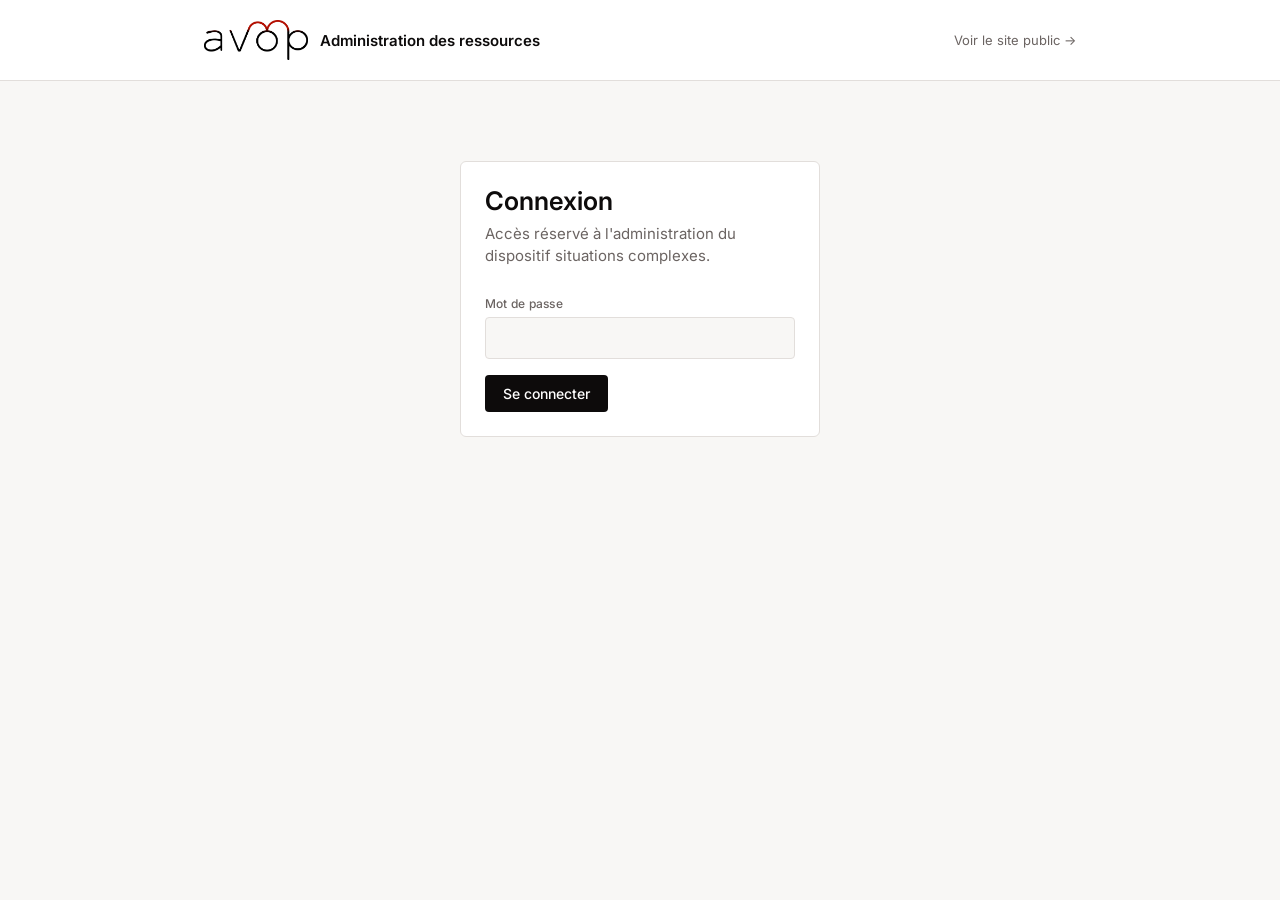
==== admin.html @ 7808c8e4 "Add password-protected admin page to manage GT resources Move the resource list out of hardcoded JS " ====
<!doctype html>
<html lang="fr">
<head>
<meta charset="utf-8">
<meta name="viewport" content="width=device-width, initial-scale=1">
<meta name="robots" content="noindex, nofollow">
<title>Administration — Situations complexes</title>
<link rel="preconnect" href="https://fonts.googleapis.com">
<link rel="preconnect" href="https://fonts.gstatic.com" crossorigin>
<link href="https://fonts.googleapis.com/css2?family=Inter:wght@300;400;500;600;700&display=swap" rel="stylesheet">
<style>
:root{--rouge:#b50f01;--noir:#0d0b0b;--papier:#f8f7f5;--surface:#fff;--trait:#e2dedb;--sourdine:#6b6462;--geo:"Inter",system-ui,sans-serif}
*{box-sizing:border-box}body{margin:0;background:var(--papier);color:var(--noir);font:15px/1.5 var(--geo)}button,input,select,textarea{font:inherit}:focus-visible{outline:3px solid var(--rouge);outline-offset:2px}
.enveloppe{max-width:920px;margin:auto;padding:0 24px}
header{background:var(--surface);border-bottom:1px solid var(--trait);padding:20px 0}
.entete{display:flex;align-items:center;justify-content:space-between}
.marque{display:flex;align-items:center;gap:12px}.logo-avop{height:40px;width:auto}
.marque strong{font:600 15px var(--geo)}
nav a{color:var(--sourdine);text-decoration:none;font-size:13px;margin-left:18px}nav a:hover{color:var(--rouge)}
main{padding:36px 0 80px}
h1{font:600 1.6rem/1.2 var(--geo);margin:0 0 6px}
.souscription{color:var(--sourdine);margin:0 0 28px}
.carte{background:var(--surface);border:1px solid var(--trait);border-radius:6px;padding:24px;margin-bottom:24px}
.champ{margin-bottom:16px}
.champ label{display:block;font:500 12px var(--geo);letter-spacing:.02em;margin-bottom:6px;color:var(--sourdine)}
.champ input[type=text],.champ input[type=password],.champ input[type=url],.champ select,.champ textarea{width:100%;border:1px solid var(--trait);border-radius:4px;padding:9px 11px;background:var(--papier);color:var(--noir)}
.champ textarea{min-height:70px;resize:vertical}
.grille2{display:grid;grid-template-columns:1fr 1fr;gap:16px}
.grille3{display:grid;grid-template-columns:1fr 1fr 1fr;gap:16px}
.bouton{display:inline-flex;align-items:center;gap:8px;background:var(--noir);color:#fff;border:0;border-radius:4px;padding:10px 18px;font:500 14px var(--geo);cursor:pointer}
.bouton:hover{background:var(--rouge)}
.bouton.secondaire{background:none;color:var(--noir);border:1px solid var(--trait)}
.bouton.secondaire:hover{background:var(--papier);color:var(--rouge);border-color:var(--rouge)}
.bouton.danger{background:none;color:var(--rouge);border:1px solid var(--trait)}
.bouton.danger:hover{background:#fdecea;border-color:var(--rouge)}
.bouton[disabled]{opacity:.5;cursor:default}
.actions{display:flex;gap:10px;align-items:center;flex-wrap:wrap}
.message{border-radius:4px;padding:10px 14px;font-size:13.5px;margin-bottom:16px}
.message.erreur{background:#fdecea;color:#8a1c12}
.message.ok{background:#e9f6ec;color:#1e6b32}
.groupe-bloc{margin-bottom:32px}
.groupe-bloc h2{font:600 1.05rem var(--geo);margin:0 0 4px}
.groupe-bloc .nb{color:var(--sourdine);font-size:12.5px;margin:0 0 12px}
.ressource-ligne{display:flex;align-items:flex-start;gap:14px;padding:14px 0;border-bottom:1px solid var(--trait)}
.ressource-ligne:last-child{border-bottom:0}
.ressource-corps{flex:1;min-width:0}
.ressource-corps .meta{font-size:11px;letter-spacing:.04em;text-transform:uppercase;color:var(--sourdine);display:flex;gap:8px;flex-wrap:wrap;margin-bottom:3px}
.ressource-corps .meta .badge{border:1px solid var(--trait);border-radius:20px;padding:0 8px}
.ressource-corps h3{font:500 1rem var(--geo);margin:0 0 3px}
.ressource-corps p{margin:0;color:var(--sourdine);font-size:13px}
.ressource-corps a{color:var(--rouge);font-size:12px;word-break:break-all}
.login-cadre{max-width:360px;margin:80px auto 0}
.masque{display:none}
.upload-etat{font-size:12.5px;color:var(--sourdine);margin-top:6px}
</style>
</head>
<body>

<header><div class="enveloppe entete">
<div class="marque"><img class="logo-avop" src="assets/AVOP-logo.jpg" alt="AVOP"><strong>Administration des ressources</strong></div>
<nav><a href="ressources.html">Voir le site public →</a> <a href="#" id="lien-deconnexion" class="masque">Se déconnecter</a></nav>
</div></header>

<main class="enveloppe">

<section id="ecran-connexion">
  <div class="carte login-cadre">
    <h1>Connexion</h1>
    <p class="souscription">Accès réservé à l'administration du dispositif situations complexes.</p>
    <div id="message-connexion"></div>
    <form id="form-connexion">
      <div class="champ"><label for="mdp">Mot de passe</label><input type="password" id="mdp" name="password" autocomplete="current-password" required></div>
      <button class="bouton" type="submit">Se connecter</button>
    </form>
  </div>
</section>

<section id="ecran-admin" class="masque">
  <h1>Ressources des groupes de travail</h1>
  <p class="souscription">Ajoutez, modifiez ou supprimez les documents et liens publiés sur le site. Les changements sont mis en ligne automatiquement (~1 minute).</p>
  <div id="message-admin"></div>

  <div class="carte">
    <h2 id="titre-formulaire" style="margin:0 0 16px;font:600 1.05rem var(--geo)">Ajouter une ressource</h2>
    <form id="form-ressource">
      <input type="hidden" id="r-id">
      <div class="grille3">
        <div class="champ"><label for="r-gt">Groupe de travail</label><select id="r-gt" required></select></div>
        <div class="champ"><label for="r-genre">Genre</label>
          <select id="r-genre" required>
            <option value="document">Document</option>
            <option value="video">Vidéo</option>
            <option value="presentation">Présentation</option>
            <option value="lien">Lien utile</option>
          </select>
        </div>
        <div class="champ"><label for="r-origine">Origine</label>
          <select id="r-origine" required>
            <option value="gt">Produite par le GT</option>
            <option value="externe">Ressource externe</option>
          </select>
        </div>
      </div>
      <div class="champ"><label for="r-titre">Titre</label><input type="text" id="r-titre" required></div>
      <div class="champ"><label for="r-texte">Description courte</label><textarea id="r-texte"></textarea></div>
      <div class="grille2">
        <div class="champ"><label for="r-date">Date</label><input type="text" id="r-date" placeholder="ex. février 2026"></div>
        <div class="champ"><label for="r-duree">Durée (vidéo/présentation, optionnel)</label><input type="text" id="r-duree" placeholder="ex. 12 min"></div>
      </div>
      <div class="champ">
        <label for="r-lien">Lien</label>
        <input type="text" id="r-lien" placeholder="https://… ou déposez un fichier ci-dessous" required>
        <input type="file" id="r-fichier" accept=".pdf,.xlsx,.xls,.docx,.doc,.pptx,.ppt" style="margin-top:8px">
        <div class="upload-etat" id="upload-etat"></div>
      </div>
      <div class="actions">
        <button class="bouton" type="submit" id="bouton-enregistrer">Ajouter la ressource</button>
        <button class="bouton secondaire masque" type="button" id="bouton-annuler">Annuler la modification</button>
      </div>
    </form>
  </div>

  <div id="liste-groupes"></div>
</section>

</main>

<script>
const $=id=>document.getElementById(id);
let RESOURCES=[],GROUPES=[];

function afficherMessage(zone,texte,type){zone.innerHTML=texte?`<div class="message ${type}">${texte}</div>`:'';}

async function appel(url,options){
  const res=await fetch(url,{credentials:'same-origin',headers:{'Content-Type':'application/json'},...options});
  let body={};
  try{body=await res.json()}catch{}
  if(!res.ok) throw new Error(body.error||`Erreur (${res.status})`);
  return body;
}

// --- Connexion ---
$('form-connexion').addEventListener('submit',async(e)=>{
  e.preventDefault();
  const msg=$('message-connexion');afficherMessage(msg,'','');
  try{
    await appel('/api/login',{method:'POST',body:JSON.stringify({password:$('mdp').value})});
    $('mdp').value='';
    entrerAdmin();
  }catch(err){afficherMessage(msg,err.message,'erreur')}
});
$('lien-deconnexion').addEventListener('click',async(e)=>{
  e.preventDefault();
  await fetch('/api/logout',{method:'POST',credentials:'same-origin'});
  location.reload();
});

function entrerAdmin(){
  $('ecran-connexion').classList.add('masque');
  $('ecran-admin').classList.remove('masque');
  $('lien-deconnexion').classList.remove('masque');
  chargerDonnees();
}

async function chargerDonnees(){
  const res=await fetch('data/ressources.json',{cache:'no-store'});
  const data=await res.json();
  GROUPES=data.groupes;RESOURCES=data.ressources;
  const sel=$('r-gt');sel.innerHTML=GROUPES.map(g=>`<option value="${g.id}">${g.nom}</option>`).join('');
  rendreListe();
}

function rendreListe(){
  const zone=$('liste-groupes');zone.innerHTML='';
  GROUPES.forEach(g=>{
    const items=RESOURCES.filter(r=>r.gt===g.id);
    const bloc=document.createElement('div');bloc.className='groupe-bloc';
    bloc.innerHTML=`<h2>${g.nom}</h2><p class="nb">${items.length} ressource${items.length!==1?'s':''}</p>`;
    if(!items.length){bloc.innerHTML+='<p class="souscription">Aucune ressource pour ce groupe.</p>'}
    items.forEach(r=>{
      const ligne=document.createElement('div');ligne.className='ressource-ligne';
      ligne.innerHTML=`<div class="ressource-corps">
        <div class="meta"><span>${r.genre}</span>${r.date?`<span>/ ${r.date}</span>`:''}${r.origine==='externe'?'<span class="badge">Externe</span>':''}</div>
        <h3>${r.titre}</h3>
        <p>${r.texte||''}</p>
        <a href="${r.lien}" target="_blank" rel="noopener">${r.lien}</a>
      </div>
      <div class="actions">
        <button class="bouton secondaire" data-modifier="${r.id}">Modifier</button>
        <button class="bouton danger" data-supprimer="${r.id}">Supprimer</button>
      </div>`;
      bloc.appendChild(ligne);
    });
    zone.appendChild(bloc);
  });
  zone.querySelectorAll('[data-modifier]').forEach(b=>b.addEventListener('click',()=>chargerPourEdition(b.dataset.modifier)));
  zone.querySelectorAll('[data-supprimer]').forEach(b=>b.addEventListener('click',()=>supprimer(b.dataset.supprimer)));
}

function chargerPourEdition(id){
  const r=RESOURCES.find(x=>x.id===id);if(!r)return;
  $('r-id').value=r.id;$('r-gt').value=r.gt;$('r-genre').value=r.genre;$('r-origine').value=r.origine;
  $('r-titre').value=r.titre;$('r-texte').value=r.texte||'';$('r-date').value=r.date||'';$('r-duree').value=r.duree||'';$('r-lien').value=r.lien;
  $('titre-formulaire').textContent='Modifier la ressource';
  $('bouton-enregistrer').textContent='Enregistrer les modifications';
  $('bouton-annuler').classList.remove('masque');
  window.scrollTo({top:0,behavior:'smooth'});
}

function reinitialiserFormulaire(){
  $('form-ressource').reset();$('r-id').value='';
  $('titre-formulaire').textContent='Ajouter une ressource';
  $('bouton-enregistrer').textContent='Ajouter la ressource';
  $('bouton-annuler').classList.add('masque');
  $('upload-etat').textContent='';
}
$('bouton-annuler').addEventListener('click',reinitialiserFormulaire);

// --- Upload de fichier : remplit automatiquement le champ lien ---
$('r-fichier').addEventListener('change',async()=>{
  const fichier=$('r-fichier').files[0];if(!fichier)return;
  const etat=$('upload-etat');etat.textContent='Envoi en cours…';
  try{
    const contentBase64=await new Promise((resolve,reject)=>{
      const lecteur=new FileReader();
      lecteur.onload=()=>resolve(String(lecteur.result).split(',')[1]);
      lecteur.onerror=reject;
      lecteur.readAsDataURL(fichier);
    });
    const res=await appel('/api/upload',{method:'POST',body:JSON.stringify({filename:fichier.name,contentBase64})});
    $('r-lien').value=res.path;
    etat.textContent=`Fichier envoyé : ${res.path}`;
  }catch(err){etat.textContent=`Échec de l'envoi : ${err.message}`}
});

// --- Créer / modifier une ressource ---
$('form-ressource').addEventListener('submit',async(e)=>{
  e.preventDefault();
  const msg=$('message-admin');afficherMessage(msg,'','');
  const id=$('r-id').value;
  const payload={gt:$('r-gt').value,genre:$('r-genre').value,origine:$('r-origine').value,titre:$('r-titre').value,texte:$('r-texte').value,date:$('r-date').value,duree:$('r-duree').value,lien:$('r-lien').value};
  const boutonEnregistrer=$('bouton-enregistrer');boutonEnregistrer.disabled=true;
  try{
    let resultat;
    if(id){resultat=await appel('/api/resources',{method:'PUT',body:JSON.stringify({id,...payload})})}
    else{resultat=await appel('/api/resources',{method:'POST',body:JSON.stringify(payload)})}
    if(id){const idx=RESOURCES.findIndex(r=>r.id===id);RESOURCES[idx]=resultat.resource}
    else{RESOURCES.push(resultat.resource)}
    rendreListe();reinitialiserFormulaire();
    afficherMessage(msg,'Ressource enregistrée. Le site public sera à jour dans une minute environ.','ok');
  }catch(err){afficherMessage(msg,err.message,'erreur')}
  finally{boutonEnregistrer.disabled=false}
});

async function supprimer(id){
  const r=RESOURCES.find(x=>x.id===id);if(!r)return;
  if(!confirm(`Supprimer « ${r.titre} » ?`))return;
  const msg=$('message-admin');afficherMessage(msg,'','');
  try{
    await appel(`/api/resources?id=${encodeURIComponent(id)}`,{method:'DELETE'});
    RESOURCES=RESOURCES.filter(x=>x.id!==id);
    rendreListe();
    afficherMessage(msg,'Ressource supprimée.','ok');
  }catch(err){afficherMessage(msg,err.message,'erreur')}
}

// Si une session valide existe déjà (cookie), on tente directement l'accès admin.
fetch('/api/resources',{method:'GET',credentials:'same-origin'}).then(r=>{if(r.status===200)entrerAdmin()});
</script>
</body></html>
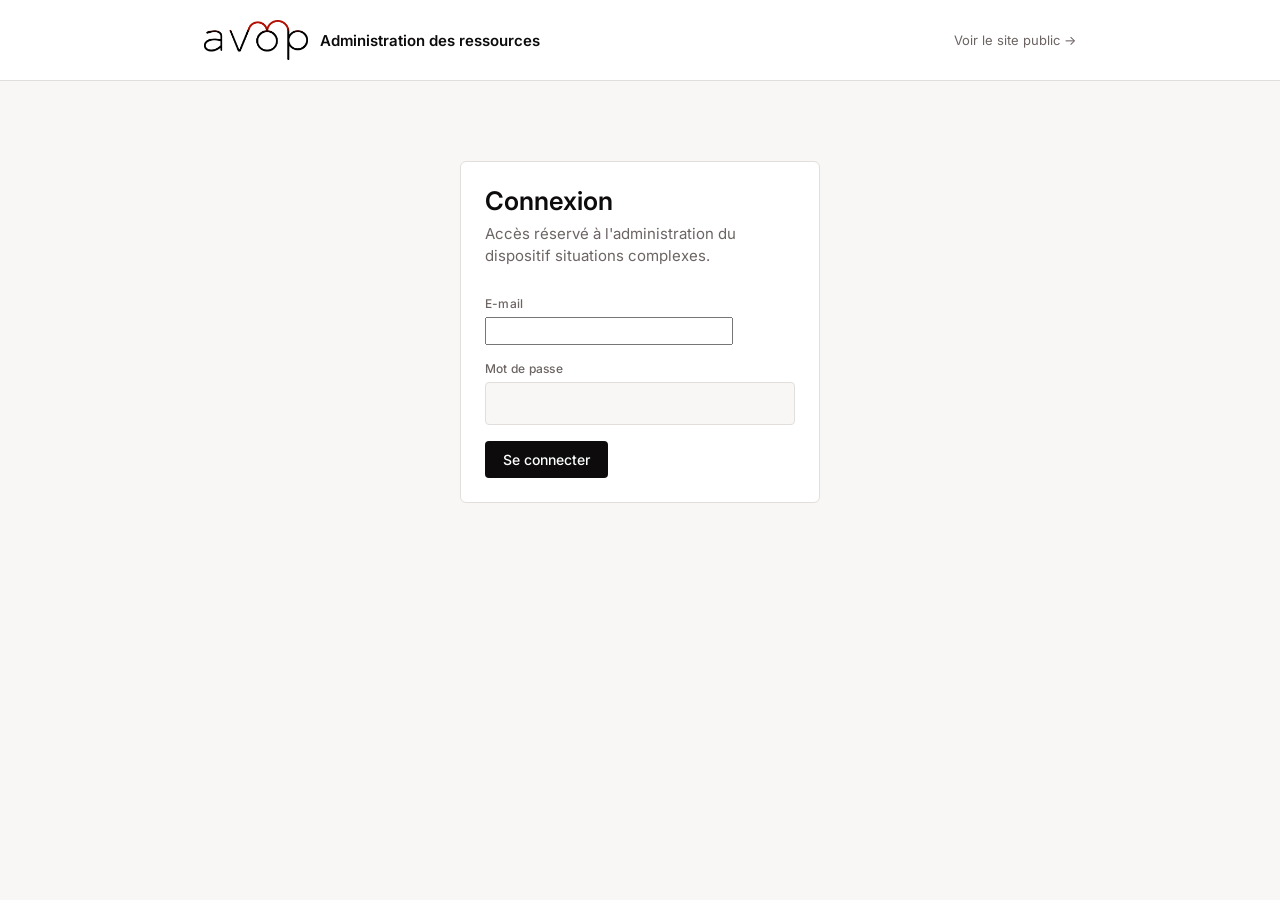
==== commit c0a8043b: "Replace custom Vercel auth backend with Supabase Auth Drop the entire api/ folder (login/logout/reso" ====
--- a/admin.html
+++ b/admin.html
@@ -69,6 +69,7 @@
     <p class="souscription">Accès réservé à l'administration du dispositif situations complexes.</p>
     <div id="message-connexion"></div>
     <form id="form-connexion">
+      <div class="champ"><label for="email">E-mail</label><input type="email" id="email" name="email" autocomplete="username" required></div>
       <div class="champ"><label for="mdp">Mot de passe</label><input type="password" id="mdp" name="password" autocomplete="current-password" required></div>
       <button class="bouton" type="submit">Se connecter</button>
     </form>
@@ -127,16 +128,30 @@
 
 <script>
 const $=id=>document.getElementById(id);
-let RESOURCES=[],GROUPES=[];
+let RESOURCES=[],GROUPES=[],CONFIG=null,SESSION=null;
 
 function afficherMessage(zone,texte,type){zone.innerHTML=texte?`<div class="message ${type}">${texte}</div>`:'';}
 
-async function appel(url,options){
-  const res=await fetch(url,{credentials:'same-origin',headers:{'Content-Type':'application/json'},...options});
-  let body={};
+// --- Supabase : appels REST directs (auth, table, storage) ---
+async function supabase(path,options={}){
+  const res=await fetch(`${CONFIG.supabaseUrl}${path}`,{
+    ...options,
+    headers:{
+      apikey:CONFIG.supabaseAnonKey,
+      Authorization:`Bearer ${SESSION?SESSION.access_token:CONFIG.supabaseAnonKey}`,
+      ...(options.headers||{})
+    }
+  });
+  let body=null;
   try{body=await res.json()}catch{}
-  if(!res.ok) throw new Error(body.error||`Erreur (${res.status})`);
+  if(!res.ok) throw new Error((body&&(body.error_description||body.msg||body.message))||`Erreur (${res.status})`);
   return body;
+}
+
+function sauverSession(session){
+  SESSION=session;
+  if(session) localStorage.setItem('admin_session',JSON.stringify(session));
+  else localStorage.removeItem('admin_session');
 }
 
 // --- Connexion ---
@@ -144,14 +159,20 @@
   e.preventDefault();
   const msg=$('message-connexion');afficherMessage(msg,'','');
   try{
-    await appel('/api/login',{method:'POST',body:JSON.stringify({password:$('mdp').value})});
+    CONFIG=CONFIG||await fetch('data/config.json',{cache:'no-store'}).then(r=>r.json());
+    const session=await supabase('/auth/v1/token?grant_type=password',{
+      method:'POST',
+      headers:{'Content-Type':'application/json'},
+      body:JSON.stringify({email:$('email').value,password:$('mdp').value})
+    });
+    sauverSession(session);
     $('mdp').value='';
     entrerAdmin();
-  }catch(err){afficherMessage(msg,err.message,'erreur')}
+  }catch(err){afficherMessage(msg,'Connexion refusée : e-mail ou mot de passe incorrect.','erreur')}
 });
-$('lien-deconnexion').addEventListener('click',async(e)=>{
+$('lien-deconnexion').addEventListener('click',(e)=>{
   e.preventDefault();
-  await fetch('/api/logout',{method:'POST',credentials:'same-origin'});
+  sauverSession(null);
   location.reload();
 });
 
@@ -163,9 +184,9 @@
 }
 
 async function chargerDonnees(){
-  const res=await fetch('data/ressources.json',{cache:'no-store'});
-  const data=await res.json();
-  GROUPES=data.groupes;RESOURCES=data.ressources;
+  const groupesData=await fetch('data/groupes.json',{cache:'no-store'}).then(r=>r.json());
+  GROUPES=groupesData.groupes;
+  RESOURCES=await supabase('/rest/v1/ressources?select=*');
   const sel=$('r-gt');sel.innerHTML=GROUPES.map(g=>`<option value="${g.id}">${g.nom}</option>`).join('');
   rendreListe();
 }
@@ -216,20 +237,19 @@
 }
 $('bouton-annuler').addEventListener('click',reinitialiserFormulaire);
 
-// --- Upload de fichier : remplit automatiquement le champ lien ---
+const DIACRITICS=new RegExp('[̀-ͯ]','g');
+function slugify(t){return String(t).toLowerCase().normalize('NFD').replace(DIACRITICS,'').replace(/[^a-z0-9]+/g,'-').replace(/^-+|-+$/g,'').slice(0,60)}
+
+// --- Upload de fichier : envoyé directement au bucket Supabase, remplit le champ lien ---
 $('r-fichier').addEventListener('change',async()=>{
   const fichier=$('r-fichier').files[0];if(!fichier)return;
   const etat=$('upload-etat');etat.textContent='Envoi en cours…';
   try{
-    const contentBase64=await new Promise((resolve,reject)=>{
-      const lecteur=new FileReader();
-      lecteur.onload=()=>resolve(String(lecteur.result).split(',')[1]);
-      lecteur.onerror=reject;
-      lecteur.readAsDataURL(fichier);
-    });
-    const res=await appel('/api/upload',{method:'POST',body:JSON.stringify({filename:fichier.name,contentBase64})});
-    $('r-lien').value=res.path;
-    etat.textContent=`Fichier envoyé : ${res.path}`;
+    const path=`${slugify(fichier.name.replace(/\.[^.]+$/,''))}-${Date.now().toString(36)}.${fichier.name.split('.').pop().toLowerCase()}`;
+    await supabase(`/storage/v1/object/documents/${path}`,{method:'POST',headers:{'Content-Type':fichier.type||'application/octet-stream','x-upsert':'true'},body:fichier});
+    const urlPublique=`${CONFIG.supabaseUrl}/storage/v1/object/public/documents/${path}`;
+    $('r-lien').value=urlPublique;
+    etat.textContent=`Fichier envoyé : ${path}`;
   }catch(err){etat.textContent=`Échec de l'envoi : ${err.message}`}
 });
 
@@ -238,16 +258,22 @@
   e.preventDefault();
   const msg=$('message-admin');afficherMessage(msg,'','');
   const id=$('r-id').value;
-  const payload={gt:$('r-gt').value,genre:$('r-genre').value,origine:$('r-origine').value,titre:$('r-titre').value,texte:$('r-texte').value,date:$('r-date').value,duree:$('r-duree').value,lien:$('r-lien').value};
+  const payload={gt:$('r-gt').value,genre:$('r-genre').value,origine:$('r-origine').value,titre:$('r-titre').value.trim(),texte:$('r-texte').value,date:$('r-date').value,duree:$('r-duree').value||null,lien:$('r-lien').value.trim()};
   const boutonEnregistrer=$('bouton-enregistrer');boutonEnregistrer.disabled=true;
   try{
-    let resultat;
-    if(id){resultat=await appel('/api/resources',{method:'PUT',body:JSON.stringify({id,...payload})})}
-    else{resultat=await appel('/api/resources',{method:'POST',body:JSON.stringify(payload)})}
-    if(id){const idx=RESOURCES.findIndex(r=>r.id===id);RESOURCES[idx]=resultat.resource}
-    else{RESOURCES.push(resultat.resource)}
+    let resource;
+    if(id){
+      const rows=await supabase(`/rest/v1/ressources?id=eq.${encodeURIComponent(id)}`,{method:'PATCH',headers:{'Content-Type':'application/json',Prefer:'return=representation'},body:JSON.stringify(payload)});
+      resource=rows[0];
+      const idx=RESOURCES.findIndex(r=>r.id===id);RESOURCES[idx]=resource;
+    }else{
+      const newId=`${slugify(payload.gt)}-${slugify(payload.titre)}-${Date.now().toString(36)}`;
+      const rows=await supabase('/rest/v1/ressources',{method:'POST',headers:{'Content-Type':'application/json',Prefer:'return=representation'},body:JSON.stringify({id:newId,...payload})});
+      resource=rows[0];
+      RESOURCES.push(resource);
+    }
     rendreListe();reinitialiserFormulaire();
-    afficherMessage(msg,'Ressource enregistrée. Le site public sera à jour dans une minute environ.','ok');
+    afficherMessage(msg,'Ressource enregistrée. Elle est déjà en ligne sur le site public.','ok');
   }catch(err){afficherMessage(msg,err.message,'erreur')}
   finally{boutonEnregistrer.disabled=false}
 });
@@ -257,14 +283,23 @@
   if(!confirm(`Supprimer « ${r.titre} » ?`))return;
   const msg=$('message-admin');afficherMessage(msg,'','');
   try{
-    await appel(`/api/resources?id=${encodeURIComponent(id)}`,{method:'DELETE'});
+    await supabase(`/rest/v1/ressources?id=eq.${encodeURIComponent(id)}`,{method:'DELETE'});
     RESOURCES=RESOURCES.filter(x=>x.id!==id);
     rendreListe();
     afficherMessage(msg,'Ressource supprimée.','ok');
   }catch(err){afficherMessage(msg,err.message,'erreur')}
 }
 
-// Si une session valide existe déjà (cookie), on tente directement l'accès admin.
-fetch('/api/resources',{method:'GET',credentials:'same-origin'}).then(r=>{if(r.status===200)entrerAdmin()});
+// Si une session valide existe déjà (localStorage), on tente directement l'accès admin.
+(async()=>{
+  CONFIG=await fetch('data/config.json',{cache:'no-store'}).then(r=>r.json());
+  const stockee=localStorage.getItem('admin_session');
+  if(!stockee)return;
+  try{
+    SESSION=JSON.parse(stockee);
+    await supabase('/auth/v1/user'); // vérifie que le token est encore valide
+    entrerAdmin();
+  }catch{sauverSession(null)}
+})();
 </script>
 </body></html>
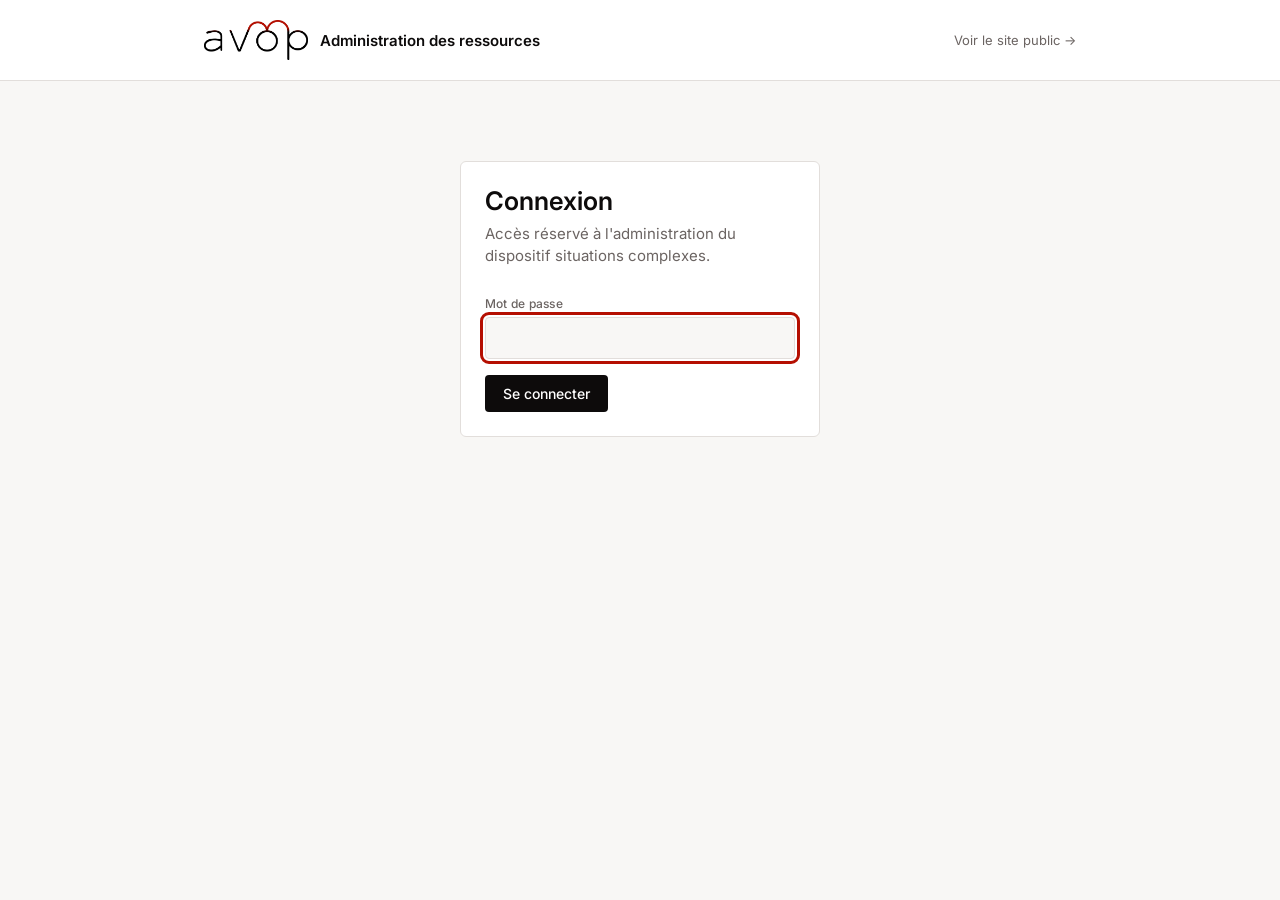
==== commit 87d18ec2: "Password-only admin login, and a homepage link to the admin space admin.html now only asks for a pas" ====
--- a/admin.html
+++ b/admin.html
@@ -69,8 +69,7 @@
     <p class="souscription">Accès réservé à l'administration du dispositif situations complexes.</p>
     <div id="message-connexion"></div>
     <form id="form-connexion">
-      <div class="champ"><label for="email">E-mail</label><input type="email" id="email" name="email" autocomplete="username" required></div>
-      <div class="champ"><label for="mdp">Mot de passe</label><input type="password" id="mdp" name="password" autocomplete="current-password" required></div>
+      <div class="champ"><label for="mdp">Mot de passe</label><input type="password" id="mdp" name="password" autocomplete="current-password" required autofocus></div>
       <button class="bouton" type="submit">Se connecter</button>
     </form>
   </div>
@@ -128,6 +127,9 @@
 
 <script>
 const $=id=>document.getElementById(id);
+// Compte Supabase Auth unique servant à l'admin. À créer dans Supabase
+// (Authentication → Users → Add user) avec exactement cet e-mail.
+const ADMIN_EMAIL='admin@situations-complexes.local';
 let RESOURCES=[],GROUPES=[],CONFIG=null,SESSION=null;
 
 function afficherMessage(zone,texte,type){zone.innerHTML=texte?`<div class="message ${type}">${texte}</div>`:'';}
@@ -163,7 +165,7 @@
     const session=await supabase('/auth/v1/token?grant_type=password',{
       method:'POST',
       headers:{'Content-Type':'application/json'},
-      body:JSON.stringify({email:$('email').value,password:$('mdp').value})
+      body:JSON.stringify({email:ADMIN_EMAIL,password:$('mdp').value})
     });
     sauverSession(session);
     $('mdp').value='';
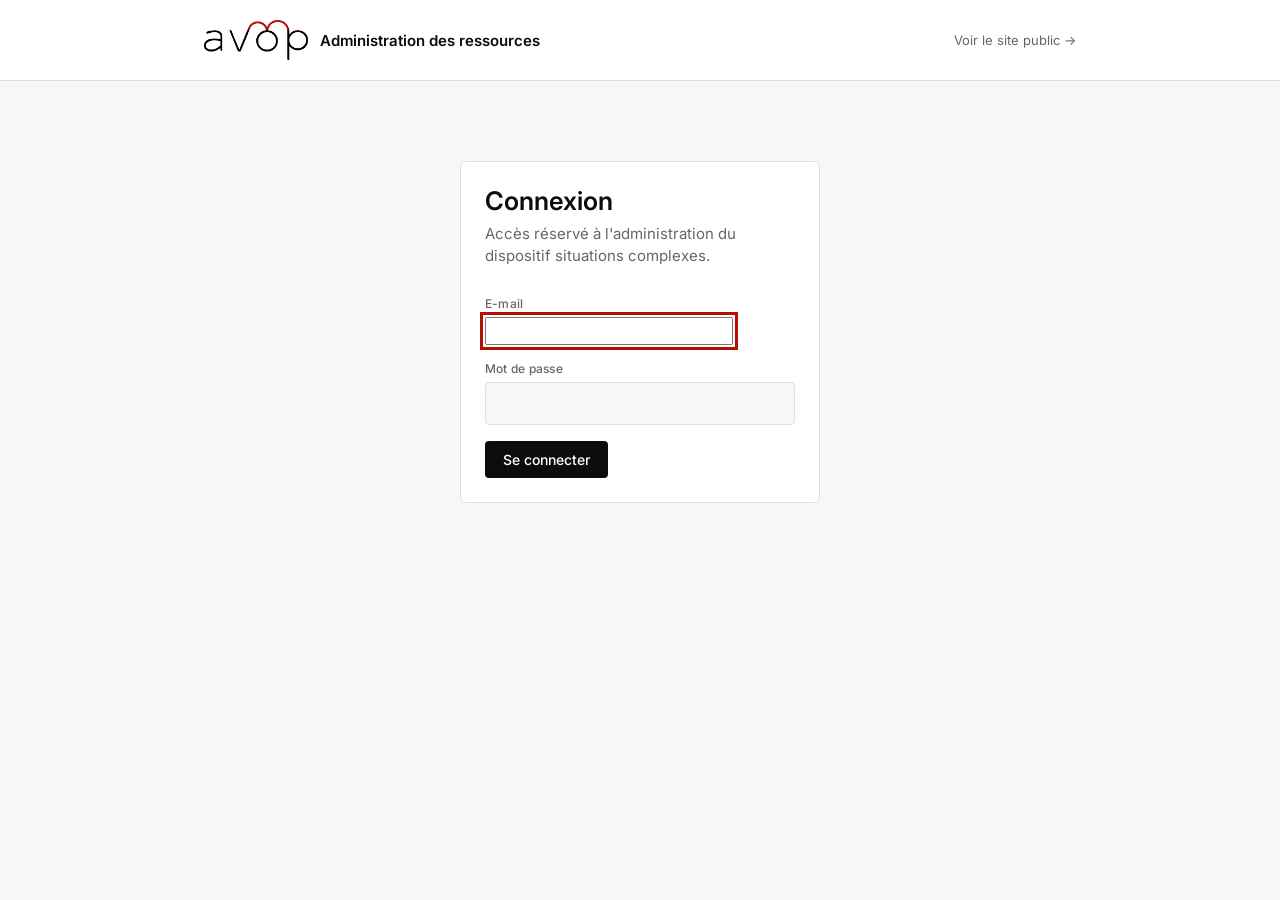
==== commit be256728: "Restore email field on admin login Multiple people can each get their own Supabase Auth account (the" ====
--- a/admin.html
+++ b/admin.html
@@ -69,7 +69,8 @@
     <p class="souscription">Accès réservé à l'administration du dispositif situations complexes.</p>
     <div id="message-connexion"></div>
     <form id="form-connexion">
-      <div class="champ"><label for="mdp">Mot de passe</label><input type="password" id="mdp" name="password" autocomplete="current-password" required autofocus></div>
+      <div class="champ"><label for="email">E-mail</label><input type="email" id="email" name="email" autocomplete="username" required autofocus></div>
+      <div class="champ"><label for="mdp">Mot de passe</label><input type="password" id="mdp" name="password" autocomplete="current-password" required></div>
       <button class="bouton" type="submit">Se connecter</button>
     </form>
   </div>
@@ -127,9 +128,6 @@
 
 <script>
 const $=id=>document.getElementById(id);
-// Compte Supabase Auth unique servant à l'admin. À créer dans Supabase
-// (Authentication → Users → Add user) avec exactement cet e-mail.
-const ADMIN_EMAIL='admin@situations-complexes.local';
 let RESOURCES=[],GROUPES=[],CONFIG=null,SESSION=null;
 
 function afficherMessage(zone,texte,type){zone.innerHTML=texte?`<div class="message ${type}">${texte}</div>`:'';}
@@ -165,7 +163,7 @@
     const session=await supabase('/auth/v1/token?grant_type=password',{
       method:'POST',
       headers:{'Content-Type':'application/json'},
-      body:JSON.stringify({email:ADMIN_EMAIL,password:$('mdp').value})
+      body:JSON.stringify({email:$('email').value,password:$('mdp').value})
     });
     sauverSession(session);
     $('mdp').value='';
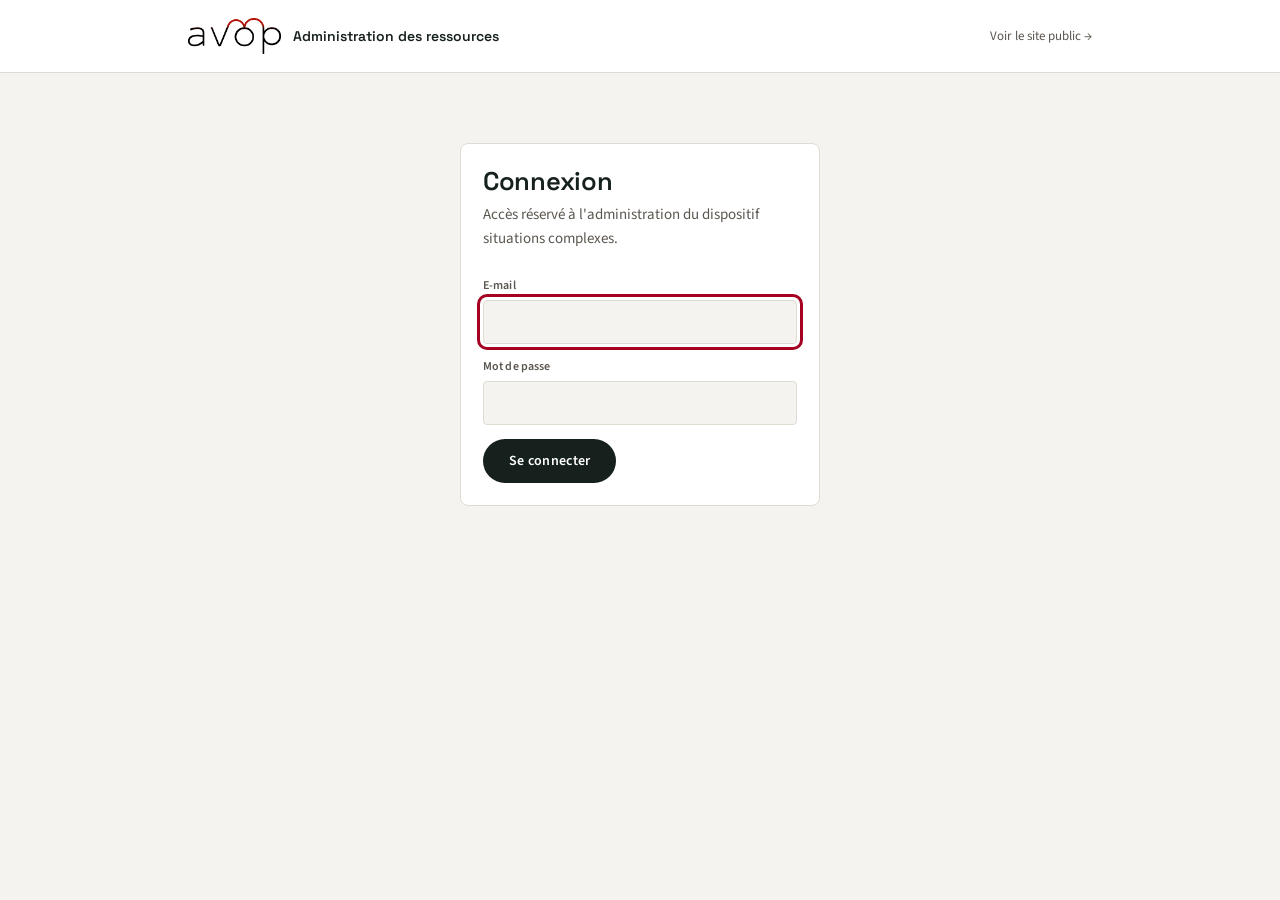
==== commit 7fdb7a81: "Améliore l'admin : réordonnancement, poids, validation, export/import JSON Ajoute le réordonnancemen" ====
--- a/admin.html
+++ b/admin.html
@@ -7,57 +7,63 @@
 <title>Administration — Situations complexes</title>
 <link rel="preconnect" href="https://fonts.googleapis.com">
 <link rel="preconnect" href="https://fonts.gstatic.com" crossorigin>
-<link href="https://fonts.googleapis.com/css2?family=Inter:wght@300;400;500;600;700&display=swap" rel="stylesheet">
+<link href="https://fonts.googleapis.com/css2?family=Space+Grotesk:wght@500;600;700&family=Source+Sans+3:wght@400;500;600;700&display=swap" rel="stylesheet">
+<link rel="stylesheet" href="assets/theme.css">
 <style>
-:root{--rouge:#b50f01;--noir:#0d0b0b;--papier:#f8f7f5;--surface:#fff;--trait:#e2dedb;--sourdine:#6b6462;--geo:"Inter",system-ui,sans-serif}
-*{box-sizing:border-box}body{margin:0;background:var(--papier);color:var(--noir);font:15px/1.5 var(--geo)}button,input,select,textarea{font:inherit}:focus-visible{outline:3px solid var(--rouge);outline-offset:2px}
-.enveloppe{max-width:920px;margin:auto;padding:0 24px}
-header{background:var(--surface);border-bottom:1px solid var(--trait);padding:20px 0}
-.entete{display:flex;align-items:center;justify-content:space-between}
-.marque{display:flex;align-items:center;gap:12px}.logo-avop{height:40px;width:auto}
-.marque strong{font:600 15px var(--geo)}
-nav a{color:var(--sourdine);text-decoration:none;font-size:13px;margin-left:18px}nav a:hover{color:var(--rouge)}
-main{padding:36px 0 80px}
-h1{font:600 1.6rem/1.2 var(--geo);margin:0 0 6px}
-.souscription{color:var(--sourdine);margin:0 0 28px}
-.carte{background:var(--surface);border:1px solid var(--trait);border-radius:6px;padding:24px;margin-bottom:24px}
-.champ{margin-bottom:16px}
-.champ label{display:block;font:500 12px var(--geo);letter-spacing:.02em;margin-bottom:6px;color:var(--sourdine)}
-.champ input[type=text],.champ input[type=password],.champ input[type=url],.champ select,.champ textarea{width:100%;border:1px solid var(--trait);border-radius:4px;padding:9px 11px;background:var(--papier);color:var(--noir)}
+body{font-size:15px}
+.enveloppe{max-width:960px}
+header{background:var(--surface);border-bottom:1px solid var(--trait);padding:18px 0}
+.entete{display:flex;align-items:center;justify-content:space-between;flex-wrap:wrap;gap:10px}
+.marque{display:flex;align-items:center;gap:12px}.marque .logo-avop{height:36px}.marque strong{font:600 14px var(--titre)}
+header nav a{color:var(--sourdine);text-decoration:none;font-size:13px;margin-left:18px}
+header nav a:hover{color:var(--rouge-avop)}
+main{padding:32px 0 80px}
+h1{font:600 1.6rem/1.2 var(--titre);margin:0 0 6px}
+.souscription{color:var(--sourdine);margin:0 0 26px}
+.carte{background:var(--surface);border:1px solid var(--trait);border-radius:var(--rayon-lg);padding:22px;margin-bottom:22px}
+.champ{margin-bottom:14px}
+.champ label{display:block;font:600 12px var(--texte);letter-spacing:.01em;margin-bottom:6px;color:var(--sourdine)}
+.champ .aide{font-size:11.5px;color:var(--sourdine);margin-top:4px}
+.champ .erreur-champ{font-size:12px;color:var(--rouge-avop);margin-top:4px}
+.champ input[type=text],.champ input[type=password],.champ input[type=email],.champ input[type=url],.champ select,.champ textarea{width:100%;border:1px solid var(--trait);border-radius:var(--rayon);padding:9px 11px;background:var(--papier);color:var(--encre);min-height:40px}
 .champ textarea{min-height:70px;resize:vertical}
-.grille2{display:grid;grid-template-columns:1fr 1fr;gap:16px}
-.grille3{display:grid;grid-template-columns:1fr 1fr 1fr;gap:16px}
-.bouton{display:inline-flex;align-items:center;gap:8px;background:var(--noir);color:#fff;border:0;border-radius:4px;padding:10px 18px;font:500 14px var(--geo);cursor:pointer}
-.bouton:hover{background:var(--rouge)}
-.bouton.secondaire{background:none;color:var(--noir);border:1px solid var(--trait)}
-.bouton.secondaire:hover{background:var(--papier);color:var(--rouge);border-color:var(--rouge)}
-.bouton.danger{background:none;color:var(--rouge);border:1px solid var(--trait)}
-.bouton.danger:hover{background:#fdecea;border-color:var(--rouge)}
-.bouton[disabled]{opacity:.5;cursor:default}
+.grille2{display:grid;grid-template-columns:1fr 1fr;gap:14px}
+.grille3{display:grid;grid-template-columns:1fr 1fr 1fr;gap:14px}
 .actions{display:flex;gap:10px;align-items:center;flex-wrap:wrap}
-.message{border-radius:4px;padding:10px 14px;font-size:13.5px;margin-bottom:16px}
+.message{border-radius:var(--rayon);padding:10px 14px;font-size:13.5px;margin-bottom:16px}
 .message.erreur{background:#fdecea;color:#8a1c12}
 .message.ok{background:#e9f6ec;color:#1e6b32}
-.groupe-bloc{margin-bottom:32px}
-.groupe-bloc h2{font:600 1.05rem var(--geo);margin:0 0 4px}
-.groupe-bloc .nb{color:var(--sourdine);font-size:12.5px;margin:0 0 12px}
-.ressource-ligne{display:flex;align-items:flex-start;gap:14px;padding:14px 0;border-bottom:1px solid var(--trait)}
+.axe-bloc{margin-bottom:34px}
+.axe-bloc > h2{font:600 1.1rem var(--titre);margin:0 0 2px}
+.axe-bloc > p.intro-axe{color:var(--sourdine);font-size:12.5px;margin:0 0 14px}
+.groupe-bloc{margin-bottom:22px;padding-left:14px;border-left:3px solid var(--trait)}
+.groupe-bloc h3{font:600 1rem var(--titre);margin:0 0 4px}
+.groupe-bloc .nb{color:var(--sourdine);font-size:12px;margin:0 0 10px}
+.ressource-ligne{display:flex;align-items:flex-start;gap:12px;padding:12px 0;border-bottom:1px solid var(--trait)}
 .ressource-ligne:last-child{border-bottom:0}
+.reordonner{display:flex;flex-direction:column;gap:2px;flex:0 0 auto}
+.reordonner button{width:28px;height:28px;border:1px solid var(--trait);background:var(--surface);border-radius:4px;cursor:pointer;color:var(--sourdine);font-size:12px;line-height:1}
+.reordonner button:hover:not(:disabled){border-color:var(--rouge-avop);color:var(--rouge-avop)}
+.reordonner button:disabled{opacity:.35;cursor:default}
 .ressource-corps{flex:1;min-width:0}
-.ressource-corps .meta{font-size:11px;letter-spacing:.04em;text-transform:uppercase;color:var(--sourdine);display:flex;gap:8px;flex-wrap:wrap;margin-bottom:3px}
+.ressource-corps .meta{font-size:11px;letter-spacing:.03em;text-transform:uppercase;color:var(--sourdine);display:flex;gap:8px;flex-wrap:wrap;margin-bottom:3px}
 .ressource-corps .meta .badge{border:1px solid var(--trait);border-radius:20px;padding:0 8px}
-.ressource-corps h3{font:500 1rem var(--geo);margin:0 0 3px}
-.ressource-corps p{margin:0;color:var(--sourdine);font-size:13px}
-.ressource-corps a{color:var(--rouge);font-size:12px;word-break:break-all}
-.login-cadre{max-width:360px;margin:80px auto 0}
+.ressource-corps h4{font:600 .98rem var(--titre);margin:0 0 3px}
+.ressource-corps p{margin:0 0 3px;color:var(--sourdine);font-size:12.5px}
+.ressource-corps a{color:var(--rouge-avop);font-size:11.5px;word-break:break-all}
+.ressource-actions-ligne{display:flex;gap:8px;flex:0 0 auto}
+.login-cadre{max-width:360px;margin:70px auto 0}
 .masque{display:none}
-.upload-etat{font-size:12.5px;color:var(--sourdine);margin-top:6px}
+.upload-etat{font-size:12px;color:var(--sourdine);margin-top:6px}
+.io-actions{display:flex;gap:12px;flex-wrap:wrap;align-items:center;margin-bottom:8px}
+.io-actions .aide{width:100%;font-size:12px;color:var(--sourdine);margin:0}
+.champ-fichier{display:inline-flex}
 </style>
 </head>
 <body>
 
 <header><div class="enveloppe entete">
-<div class="marque"><img class="logo-avop" src="assets/AVOP-logo.jpg" alt="AVOP"><strong>Administration des ressources</strong></div>
+<div class="marque"><img class="logo-avop" src="assets/AVOP-logo.webp" alt="AVOP"><strong>Administration des ressources</strong></div>
 <nav><a href="ressources.html">Voir le site public →</a> <a href="#" id="lien-deconnexion" class="masque">Se déconnecter</a></nav>
 </div></header>
 
@@ -78,16 +84,16 @@
 
 <section id="ecran-admin" class="masque">
   <h1>Ressources des groupes de travail</h1>
-  <p class="souscription">Ajoutez, modifiez ou supprimez les documents et liens publiés sur le site. Les changements sont mis en ligne automatiquement (~1 minute).</p>
+  <p class="souscription">Ajoutez, modifiez, réordonnez ou retirez les documents et liens publiés sur le site. Les changements sont mis en ligne automatiquement (~1 minute).</p>
   <div id="message-admin"></div>
 
   <div class="carte">
-    <h2 id="titre-formulaire" style="margin:0 0 16px;font:600 1.05rem var(--geo)">Ajouter une ressource</h2>
-    <form id="form-ressource">
+    <h2 id="titre-formulaire" style="margin:0 0 16px;font:600 1.05rem var(--titre)">Ajouter une ressource</h2>
+    <form id="form-ressource" novalidate>
       <input type="hidden" id="r-id">
       <div class="grille3">
         <div class="champ"><label for="r-gt">Groupe de travail</label><select id="r-gt" required></select></div>
-        <div class="champ"><label for="r-genre">Genre</label>
+        <div class="champ"><label for="r-genre">Format</label>
           <select id="r-genre" required>
             <option value="document">Document</option>
             <option value="video">Vidéo</option>
@@ -103,17 +109,20 @@
         </div>
       </div>
       <div class="champ"><label for="r-titre">Titre</label><input type="text" id="r-titre" required></div>
-      <div class="champ"><label for="r-texte">Description courte</label><textarea id="r-texte"></textarea></div>
-      <div class="grille2">
+      <div class="champ"><label for="r-texte">Description en langage clair — à quoi ça sert pour une équipe</label><textarea id="r-texte" required placeholder="Ex. Un outil pour préparer la réunion de transition avec le futur établissement adulte."></textarea></div>
+      <div class="grille3">
         <div class="champ"><label for="r-date">Date</label><input type="text" id="r-date" placeholder="ex. février 2026"></div>
-        <div class="champ"><label for="r-duree">Durée (vidéo/présentation, optionnel)</label><input type="text" id="r-duree" placeholder="ex. 12 min"></div>
+        <div class="champ"><label for="r-duree">Durée (vidéo/présentation)</label><input type="text" id="r-duree" placeholder="ex. 12 min"></div>
+        <div class="champ"><label for="r-poids">Poids du fichier</label><input type="text" id="r-poids" placeholder="ex. 1,2 Mo"></div>
       </div>
       <div class="champ">
         <label for="r-lien">Lien</label>
         <input type="text" id="r-lien" placeholder="https://… ou déposez un fichier ci-dessous" required>
-        <input type="file" id="r-fichier" accept=".pdf,.xlsx,.xls,.docx,.doc,.pptx,.ppt" style="margin-top:8px">
+        <div class="aide">URL complète (https://…) requise, ou fichier déposé ci-dessous.</div>
+        <input class="champ-fichier" type="file" id="r-fichier" accept=".pdf,.xlsx,.xls,.docx,.doc,.pptx,.ppt" style="margin-top:8px">
         <div class="upload-etat" id="upload-etat"></div>
       </div>
+      <div id="erreurs-formulaire"></div>
       <div class="actions">
         <button class="bouton" type="submit" id="bouton-enregistrer">Ajouter la ressource</button>
         <button class="bouton secondaire masque" type="button" id="bouton-annuler">Annuler la modification</button>
@@ -121,6 +130,16 @@
     </form>
   </div>
 
+  <div class="carte">
+    <h2 style="margin:0 0 12px;font:600 1.05rem var(--titre)">Sauvegarde hors ligne</h2>
+    <div class="io-actions">
+      <button class="bouton secondaire" type="button" id="bouton-exporter">Exporter en JSON</button>
+      <label class="bouton secondaire" style="cursor:pointer" for="fichier-import">Importer un JSON</label>
+      <input type="file" id="fichier-import" accept="application/json" class="masque">
+      <p class="aide">L'export produit un fichier des ressources actuelles, à conserver comme sauvegarde. L'import ajoute ou met à jour les ressources du fichier choisi (les entrées incomplètes sont ignorées) — utile pour travailler hors ligne ou restaurer une version antérieure.</p>
+    </div>
+  </div>
+
   <div id="liste-groupes"></div>
 </section>
 
@@ -128,11 +147,10 @@
 
 <script>
 const $=id=>document.getElementById(id);
-let RESOURCES=[],GROUPES=[],CONFIG=null,SESSION=null;
+let RESOURCES=[],GROUPES=[],AXES=[],CONFIG=null,SESSION=null;
 
 function afficherMessage(zone,texte,type){zone.innerHTML=texte?`<div class="message ${type}">${texte}</div>`:'';}
 
-// --- Supabase : appels REST directs (auth, table, storage) ---
 async function supabase(path,options={}){
   const res=await fetch(`${CONFIG.supabaseUrl}${path}`,{
     ...options,
@@ -154,7 +172,6 @@
   else localStorage.removeItem('admin_session');
 }
 
-// --- Connexion ---
 $('form-connexion').addEventListener('submit',async(e)=>{
   e.preventDefault();
   const msg=$('message-connexion');afficherMessage(msg,'','');
@@ -180,51 +197,88 @@
   $('ecran-connexion').classList.add('masque');
   $('ecran-admin').classList.remove('masque');
   $('lien-deconnexion').classList.remove('masque');
-  chargerDonnees();
+  chargerDonnees().catch(err=>afficherMessage($('message-admin'),`Impossible de charger les ressources : ${err.message}. La colonne "ordre" ou "poids" existe-t-elle sur la table (voir supabase/migration-ordre-poids.sql) ?`,'erreur'));
 }
 
 async function chargerDonnees(){
-  const groupesData=await fetch('data/groupes.json',{cache:'no-store'}).then(r=>r.json());
-  GROUPES=groupesData.groupes;
+  const data=await fetch('data/groupes.json',{cache:'no-store'}).then(r=>r.json());
+  AXES=data.axes.slice().sort((a,b)=>a.numero-b.numero);GROUPES=data.groupes;
+  // Tri côté client (et non via ?order=) pour rester compatible avec une base
+  // qui n'a pas encore reçu la migration ajoutant la colonne "ordre".
   RESOURCES=await supabase('/rest/v1/ressources?select=*');
-  const sel=$('r-gt');sel.innerHTML=GROUPES.map(g=>`<option value="${g.id}">${g.nom}</option>`).join('');
+  RESOURCES.sort((a,b)=>a.gt.localeCompare(b.gt)||((a.ordre??999999)-(b.ordre??999999))||(a.created_at||'').localeCompare(b.created_at||''));
+  const sel=$('r-gt');sel.innerHTML=AXES.map(axe=>`<optgroup label="Axe ${axe.numero} — ${axe.nom}">${GROUPES.filter(g=>g.axe===axe.id).map(g=>`<option value="${g.id}">${g.nom}</option>`).join('')}</optgroup>`).join('');
   rendreListe();
 }
 
 function rendreListe(){
   const zone=$('liste-groupes');zone.innerHTML='';
-  GROUPES.forEach(g=>{
-    const items=RESOURCES.filter(r=>r.gt===g.id);
-    const bloc=document.createElement('div');bloc.className='groupe-bloc';
-    bloc.innerHTML=`<h2>${g.nom}</h2><p class="nb">${items.length} ressource${items.length!==1?'s':''}</p>`;
-    if(!items.length){bloc.innerHTML+='<p class="souscription">Aucune ressource pour ce groupe.</p>'}
-    items.forEach(r=>{
-      const ligne=document.createElement('div');ligne.className='ressource-ligne';
-      ligne.innerHTML=`<div class="ressource-corps">
-        <div class="meta"><span>${r.genre}</span>${r.date?`<span>/ ${r.date}</span>`:''}${r.origine==='externe'?'<span class="badge">Externe</span>':''}</div>
-        <h3>${r.titre}</h3>
-        <p>${r.texte||''}</p>
-        <a href="${r.lien}" target="_blank" rel="noopener">${r.lien}</a>
-      </div>
-      <div class="actions">
-        <button class="bouton secondaire" data-modifier="${r.id}">Modifier</button>
-        <button class="bouton danger" data-supprimer="${r.id}">Supprimer</button>
-      </div>`;
-      bloc.appendChild(ligne);
+  AXES.forEach(axe=>{
+    const groupesAxe=GROUPES.filter(g=>g.axe===axe.id);
+    const blocAxe=document.createElement('div');blocAxe.className='axe-bloc';
+    blocAxe.innerHTML=`<h2>Axe ${axe.numero} — ${axe.nom}</h2><p class="intro-axe">${axe.intro}</p>`;
+    groupesAxe.forEach(g=>{
+      const items=RESOURCES.filter(r=>r.gt===g.id);
+      const bloc=document.createElement('div');bloc.className='groupe-bloc';
+      bloc.innerHTML=`<h3>${g.numero}. ${g.nom}</h3><p class="nb">${items.length} ressource${items.length!==1?'s':''}${!items.length?' — travaux en cours, aucune ressource publiée':''}</p>`;
+      items.forEach((r,i)=>{
+        const ligne=document.createElement('div');ligne.className='ressource-ligne';
+        ligne.innerHTML=`<div class="reordonner">
+          <button type="button" data-monter="${r.id}" aria-label="Monter « ${r.titre} »" ${i===0?'disabled':''}>▲</button>
+          <button type="button" data-descendre="${r.id}" aria-label="Descendre « ${r.titre} »" ${i===items.length-1?'disabled':''}>▼</button>
+        </div>
+        <div class="ressource-corps">
+          <div class="meta"><span>${r.genre}</span>${r.date?`<span>/ ${r.date}</span>`:''}${r.poids?`<span>/ ${r.poids}</span>`:''}${r.origine==='externe'?'<span class="badge">Externe</span>':''}</div>
+          <h4>${r.titre}</h4>
+          <p>${r.texte||''}</p>
+          <a href="${r.lien}" target="_blank" rel="noopener">${r.lien}</a>
+        </div>
+        <div class="ressource-actions-ligne">
+          <button class="bouton secondaire" data-modifier="${r.id}">Modifier</button>
+          <button class="bouton danger" data-supprimer="${r.id}">Supprimer</button>
+        </div>`;
+        bloc.appendChild(ligne);
+      });
+      blocAxe.appendChild(bloc);
     });
-    zone.appendChild(bloc);
+    zone.appendChild(blocAxe);
   });
   zone.querySelectorAll('[data-modifier]').forEach(b=>b.addEventListener('click',()=>chargerPourEdition(b.dataset.modifier)));
   zone.querySelectorAll('[data-supprimer]').forEach(b=>b.addEventListener('click',()=>supprimer(b.dataset.supprimer)));
+  zone.querySelectorAll('[data-monter]').forEach(b=>b.addEventListener('click',()=>reordonner(b.dataset.monter,'haut')));
+  zone.querySelectorAll('[data-descendre]').forEach(b=>b.addEventListener('click',()=>reordonner(b.dataset.descendre,'bas')));
+}
+
+// --- Réordonnancement manuel (colonne "ordre") ---
+async function reordonner(id,sens){
+  const r=RESOURCES.find(x=>x.id===id);if(!r)return;
+  const items=RESOURCES.filter(x=>x.gt===r.gt).sort((a,b)=>(a.ordre??999999)-(b.ordre??999999)||(a.created_at||'').localeCompare(b.created_at||''));
+  if(items.some(x=>x.ordre==null)){
+    await Promise.all(items.map((x,i)=>{x.ordre=i;return supabase(`/rest/v1/ressources?id=eq.${encodeURIComponent(x.id)}`,{method:'PATCH',headers:{'Content-Type':'application/json'},body:JSON.stringify({ordre:i})})}));
+  }
+  const idx=items.findIndex(x=>x.id===id);
+  const cible=idx+(sens==='haut'?-1:1);
+  if(cible<0||cible>=items.length)return;
+  const a=items[idx],b=items[cible];
+  const oa=a.ordre,ob=b.ordre;
+  a.ordre=ob;b.ordre=oa;
+  try{
+    await Promise.all([
+      supabase(`/rest/v1/ressources?id=eq.${encodeURIComponent(a.id)}`,{method:'PATCH',headers:{'Content-Type':'application/json'},body:JSON.stringify({ordre:a.ordre})}),
+      supabase(`/rest/v1/ressources?id=eq.${encodeURIComponent(b.id)}`,{method:'PATCH',headers:{'Content-Type':'application/json'},body:JSON.stringify({ordre:b.ordre})})
+    ]);
+  }catch(err){afficherMessage($('message-admin'),err.message,'erreur');a.ordre=oa;b.ordre=ob;}
+  rendreListe();
 }
 
 function chargerPourEdition(id){
   const r=RESOURCES.find(x=>x.id===id);if(!r)return;
   $('r-id').value=r.id;$('r-gt').value=r.gt;$('r-genre').value=r.genre;$('r-origine').value=r.origine;
-  $('r-titre').value=r.titre;$('r-texte').value=r.texte||'';$('r-date').value=r.date||'';$('r-duree').value=r.duree||'';$('r-lien').value=r.lien;
+  $('r-titre').value=r.titre;$('r-texte').value=r.texte||'';$('r-date').value=r.date||'';$('r-duree').value=r.duree||'';$('r-poids').value=r.poids||'';$('r-lien').value=r.lien;
   $('titre-formulaire').textContent='Modifier la ressource';
   $('bouton-enregistrer').textContent='Enregistrer les modifications';
   $('bouton-annuler').classList.remove('masque');
+  $('erreurs-formulaire').innerHTML='';
   window.scrollTo({top:0,behavior:'smooth'});
 }
 
@@ -234,13 +288,13 @@
   $('bouton-enregistrer').textContent='Ajouter la ressource';
   $('bouton-annuler').classList.add('masque');
   $('upload-etat').textContent='';
+  $('erreurs-formulaire').innerHTML='';
 }
 $('bouton-annuler').addEventListener('click',reinitialiserFormulaire);
 
 const DIACRITICS=new RegExp('[̀-ͯ]','g');
 function slugify(t){return String(t).toLowerCase().normalize('NFD').replace(DIACRITICS,'').replace(/[^a-z0-9]+/g,'-').replace(/^-+|-+$/g,'').slice(0,60)}
 
-// --- Upload de fichier : envoyé directement au bucket Supabase, remplit le champ lien ---
 $('r-fichier').addEventListener('change',async()=>{
   const fichier=$('r-fichier').files[0];if(!fichier)return;
   const etat=$('upload-etat');etat.textContent='Envoi en cours…';
@@ -249,16 +303,35 @@
     await supabase(`/storage/v1/object/documents/${path}`,{method:'POST',headers:{'Content-Type':fichier.type||'application/octet-stream','x-upsert':'true'},body:fichier});
     const urlPublique=`${CONFIG.supabaseUrl}/storage/v1/object/public/documents/${path}`;
     $('r-lien').value=urlPublique;
+    if(fichier.size){const ko=fichier.size/1024;$('r-poids').value=ko<1024?`${Math.round(ko)} Ko`:`${(ko/1024).toFixed(1)} Mo`}
     etat.textContent=`Fichier envoyé : ${path}`;
   }catch(err){etat.textContent=`Échec de l'envoi : ${err.message}`}
 });
 
-// --- Créer / modifier une ressource ---
+// --- Validation : bloque toute entrée incomplète ou lien mal formé ---
+function validerRessource(p){
+  const erreurs=[];
+  if(!p.gt) erreurs.push('Le groupe de travail est requis.');
+  if(!p.genre) erreurs.push('Le format est requis.');
+  if(!p.titre) erreurs.push('Le titre est requis.');
+  if(!p.texte) erreurs.push("La description en langage clair est requise : elle doit dire à quoi la ressource sert pour une équipe.");
+  if(!p.lien) erreurs.push('Le lien est requis.');
+  else if(!/^https?:\/\/\S+$/i.test(p.lien)) erreurs.push('Le lien doit être une URL complète commençant par http:// ou https:// (déposez un fichier pour en obtenir une automatiquement).');
+  return erreurs;
+}
+
 $('form-ressource').addEventListener('submit',async(e)=>{
   e.preventDefault();
   const msg=$('message-admin');afficherMessage(msg,'','');
   const id=$('r-id').value;
-  const payload={gt:$('r-gt').value,genre:$('r-genre').value,origine:$('r-origine').value,titre:$('r-titre').value.trim(),texte:$('r-texte').value,date:$('r-date').value,duree:$('r-duree').value||null,lien:$('r-lien').value.trim()};
+  const payload={gt:$('r-gt').value,genre:$('r-genre').value,origine:$('r-origine').value,titre:$('r-titre').value.trim(),texte:$('r-texte').value.trim(),date:$('r-date').value,duree:$('r-duree').value||null,poids:$('r-poids').value||null,lien:$('r-lien').value.trim()};
+  const erreurs=validerRessource(payload);
+  const zoneErreurs=$('erreurs-formulaire');
+  if(erreurs.length){
+    zoneErreurs.innerHTML=`<div class="message erreur">${erreurs.join('<br>')}</div>`;
+    return;
+  }
+  zoneErreurs.innerHTML='';
   const boutonEnregistrer=$('bouton-enregistrer');boutonEnregistrer.disabled=true;
   try{
     let resource;
@@ -290,14 +363,47 @@
   }catch(err){afficherMessage(msg,err.message,'erreur')}
 }
 
-// Si une session valide existe déjà (localStorage), on tente directement l'accès admin.
+// --- Export / import JSON, pour le travail hors ligne et la restauration ---
+$('bouton-exporter').addEventListener('click',()=>{
+  const donnees={exporte_le:new Date().toISOString(),groupes:GROUPES,ressources:RESOURCES};
+  const blob=new Blob([JSON.stringify(donnees,null,2)],{type:'application/json'});
+  const url=URL.createObjectURL(blob);
+  const a=document.createElement('a');
+  a.href=url;a.download=`ressources-situations-complexes-${new Date().toISOString().slice(0,10)}.json`;
+  document.body.appendChild(a);a.click();a.remove();
+  URL.revokeObjectURL(url);
+});
+
+$('fichier-import').addEventListener('change',async()=>{
+  const fichier=$('fichier-import').files[0];if(!fichier)return;
+  const msg=$('message-admin');afficherMessage(msg,'','');
+  try{
+    const texte=await fichier.text();
+    const donnees=JSON.parse(texte);
+    const ressourcesImportees=Array.isArray(donnees) ? donnees : donnees.ressources;
+    if(!Array.isArray(ressourcesImportees)) throw new Error('Format inattendu : le fichier doit contenir un tableau "ressources".');
+    const valides=[],invalides=[];
+    ressourcesImportees.forEach(r=>{
+      const erreurs=r&&r.id ? validerRessource(r) : ['id manquant'];
+      if(erreurs.length) invalides.push(r&&r.titre||r&&r.id||'(sans titre)');
+      else valides.push({id:r.id,gt:r.gt,genre:r.genre,origine:r.origine,titre:r.titre,texte:r.texte,date:r.date||'',duree:r.duree||null,poids:r.poids||null,lien:r.lien,ordre:r.ordre??null});
+    });
+    if(valides.length){
+      await supabase('/rest/v1/ressources?on_conflict=id',{method:'POST',headers:{'Content-Type':'application/json',Prefer:'resolution=merge-duplicates,return=representation'},body:JSON.stringify(valides)});
+    }
+    await chargerDonnees();
+    afficherMessage(msg,`Import terminé : ${valides.length} ressource${valides.length!==1?'s':''} enregistrée${valides.length!==1?'s':''}${invalides.length?`, ${invalides.length} ignorée${invalides.length!==1?'s':''} (incomplètes) : ${invalides.join(', ')}`:''}.`, invalides.length?'erreur':'ok');
+  }catch(err){afficherMessage(msg,`Échec de l'import : ${err.message}`,'erreur')}
+  finally{$('fichier-import').value=''}
+});
+
 (async()=>{
   CONFIG=await fetch('data/config.json',{cache:'no-store'}).then(r=>r.json());
   const stockee=localStorage.getItem('admin_session');
   if(!stockee)return;
   try{
     SESSION=JSON.parse(stockee);
-    await supabase('/auth/v1/user'); // vérifie que le token est encore valide
+    await supabase('/auth/v1/user');
     entrerAdmin();
   }catch{sauverSession(null)}
 })();
--- a/assets/theme.css
+++ b/assets/theme.css
@@ -0,0 +1,85 @@
+/* Système visuel commun aux trois pages du site — dispositif cantonal
+   situations complexes. Modifier ici pour que le changement se propage
+   partout plutôt que de dupliquer les règles dans chaque page. */
+
+:root{
+  /* Palette — cinq couleurs nommées */
+  --rouge-avop:#a50021;        /* AVOP — identité, actions, numérotation signature */
+  --rouge-teinte:rgba(165,0,33,.08);
+  --vert-vaud:#00954c;         /* État de Vaud — coportage, usage réservé (TODO: vérifier Pantone 355 C officiel) */
+  --vert-teinte:rgba(0,149,76,.1);
+  --vert-texte:#006b37;        /* variante foncée de vert-vaud, conforme AA en texte sur fond clair */
+  --encre:#16201c;             /* texte, quasi-noir à sous-teinte verte */
+  --papier:#f4f3ef;            /* fond, neutre froid — pas de crème */
+  --surface:#ffffff;
+  --trait:#dedbd3;
+  --sourdine:#5b5650;          /* texte secondaire, AA sur papier/surface */
+
+  --titre:"Space Grotesk",system-ui,sans-serif;
+  --texte:"Source Sans 3",system-ui,sans-serif;
+
+  --rayon:4px;
+  --rayon-lg:8px;
+  --ombre:0 8px 24px -16px rgba(22,32,28,.25);
+  --cible:44px; /* cible tactile minimale */
+}
+
+*{box-sizing:border-box}
+html{-webkit-text-size-adjust:100%}
+body{margin:0;background:var(--papier);color:var(--encre);font:400 17px/1.6 var(--texte)}
+button,input,select,textarea{font:inherit;color:inherit}
+a{color:inherit}
+img{max-width:100%;display:block}
+h1,h2,h3{font-family:var(--titre);letter-spacing:-.01em;margin:0}
+:focus-visible{outline:3px solid var(--rouge-avop);outline-offset:3px}
+
+.enveloppe{max-width:1120px;margin:auto;padding:0 28px}
+@media(max-width:760px){.enveloppe{padding:0 18px}}
+
+/* Étiquettes courtes (surtitres, badges de statut, méta) */
+.etiquette{display:inline-flex;align-items:center;gap:6px;font:600 11.5px/1 var(--texte);letter-spacing:.08em;text-transform:uppercase;color:var(--rouge-avop);background:var(--rouge-teinte);border-radius:20px;padding:6px 12px}
+.etiquette.vert{color:var(--vert-texte);background:var(--vert-teinte)}
+.etiquette.neutre{color:var(--sourdine);background:var(--surface);border:1px solid var(--trait)}
+
+/* Numérotation signature : grands chiffres tabulaires, base du concept visuel */
+.numero-signature{font:700 1.5rem/1 var(--titre);font-variant-numeric:tabular-nums;color:var(--rouge-avop)}
+
+.bouton{display:inline-flex;align-items:center;justify-content:center;gap:8px;min-height:var(--cible);background:var(--encre);color:#fff;font:600 14px var(--texte);letter-spacing:.02em;text-decoration:none;padding:0 26px;border:0;border-radius:30px;cursor:pointer;transition:background .15s}
+.bouton:hover{background:var(--rouge-avop)}
+.bouton.secondaire{background:none;color:var(--encre);border:1px solid var(--trait)}
+.bouton.secondaire:hover{background:var(--surface);border-color:var(--rouge-avop);color:var(--rouge-avop)}
+.bouton.danger{background:none;color:var(--rouge-avop);border:1px solid var(--trait);min-height:36px;padding:0 14px}
+.bouton.danger:hover{background:var(--rouge-teinte);border-color:var(--rouge-avop)}
+.bouton[disabled]{opacity:.5;cursor:default}
+.lien-texte{font:600 13.5px var(--texte);letter-spacing:.02em;color:var(--sourdine);text-decoration:underline;text-underline-offset:3px}
+.lien-texte:hover{color:var(--rouge-avop)}
+
+/* Bandeau co-marque : AVOP + État de Vaud, logos côte à côte */
+.co-marque{display:flex;align-items:center;gap:18px;flex-wrap:wrap}
+.co-marque .logo-avop{height:44px;width:auto}
+.logo-vaud-attente{display:flex;align-items:center;gap:8px;height:44px;padding:0 14px;border:1px dashed var(--vert-vaud);border-radius:var(--rayon);background:var(--vert-teinte);color:var(--vert-texte);font:600 11px var(--texte);letter-spacing:.04em;text-transform:uppercase;white-space:nowrap}
+.co-marque .separateur{width:1px;height:32px;background:var(--trait)}
+
+footer{background:var(--encre);color:#c9cac6;padding:48px 0 44px}
+footer .enveloppe{display:flex;flex-direction:column;align-items:flex-start;gap:22px}
+footer .etiquette{background:rgba(255,255,255,.1);color:#ff9f8c}
+footer .etiquette.vert{background:rgba(255,255,255,.12);color:#7fd9ab}
+footer p{max-width:660px;margin:0 0 7px;font-size:.92rem;line-height:1.6}
+footer a{color:#fff;text-decoration:underline;text-underline-offset:3px}
+footer .logo-vaud-attente{border-color:rgba(255,255,255,.25);background:rgba(255,255,255,.06);color:#c9cac6}
+footer .co-marque .logo-avop{background:#fff;padding:8px 12px;border-radius:var(--rayon)}
+footer .co-marque .separateur{background:rgba(255,255,255,.2)}
+
+@media(prefers-reduced-motion:reduce){*{animation:none!important;transition:none!important;scroll-behavior:auto!important}}
+
+@media print{
+  body{background:#fff;color:#000}
+  .outils,.navigation,.nav-entete,.no-print,.bouton,.groupes,.actions{display:none!important}
+  a{color:#000;text-decoration:underline}
+  a[href^="http"]:after{content:" (" attr(href) ")";font-size:.8em;color:#333}
+  .enveloppe{max-width:none;padding:0}
+  .etiquette{border:1px solid #000;background:none!important;color:#000!important}
+  footer{background:#fff;color:#000;border-top:1px solid #000}
+  footer a{color:#000}
+  .layout{display:block!important}
+}
